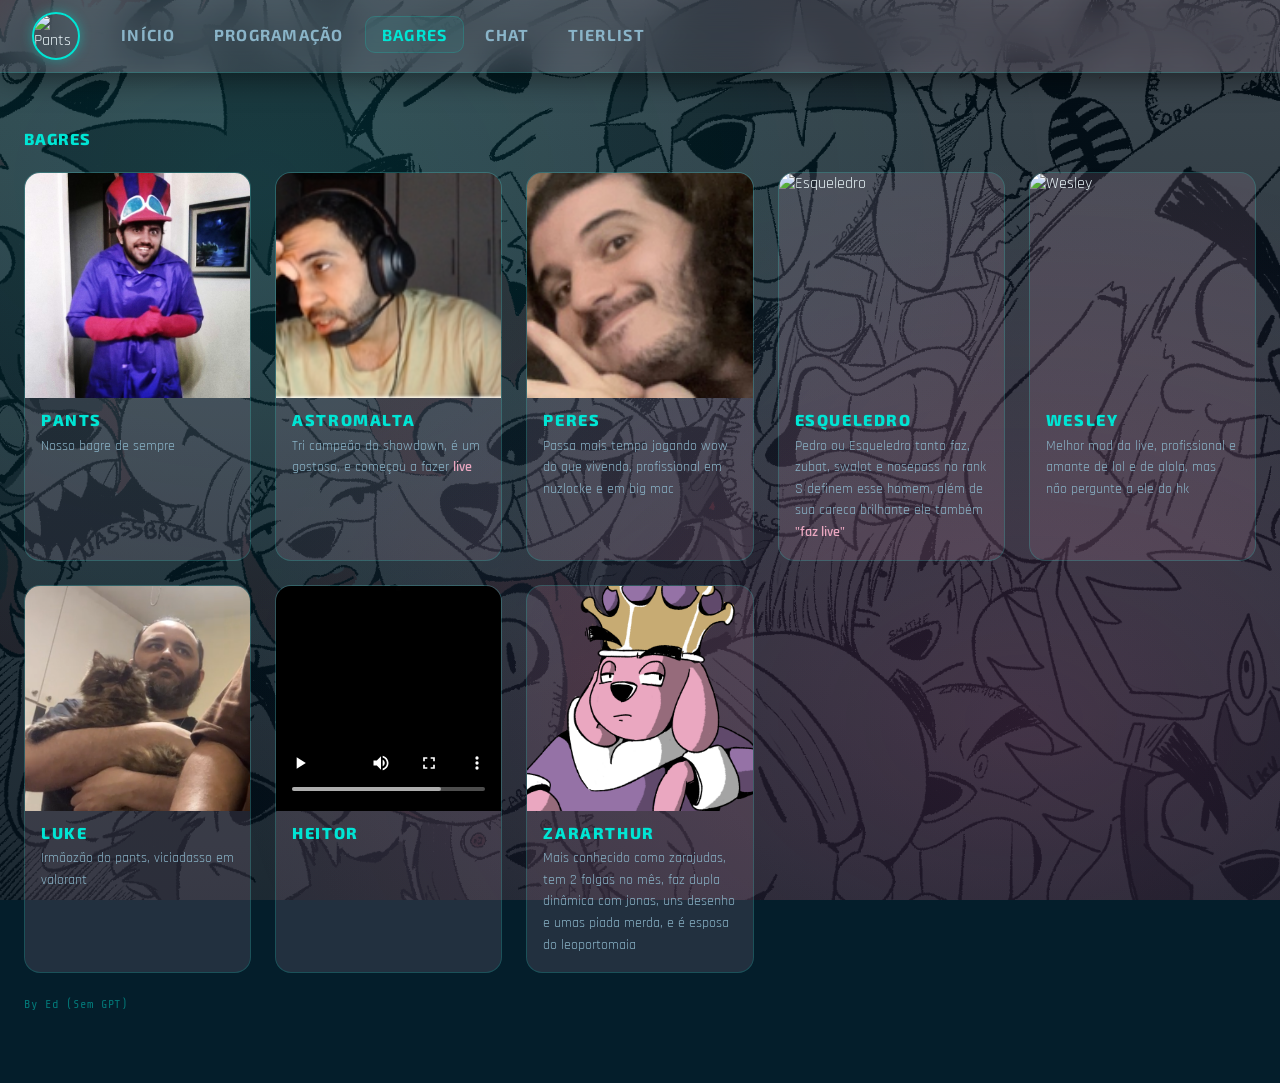
==== bagres.html @ c7becb66 "Add files via upload" ====
<!DOCTYPE html>
<html lang="pt-BR">
<head>
  <meta charset="UTF-8">
  <meta name="viewport" content="width=device-width, initial-scale=1.0">
  <title>Pantslovers</title>
  <link rel="shortcut icon" type="image/png" href="https://th.bing.com/th/id/OIP.NzB0qLwfiZDHKd0kUUE0ZAAAAA?r=0&rs=1&pid=ImgDetMain">
  <link rel="stylesheet" href="shared.css">
  <style>
    body {
      background-image:
        linear-gradient(rgba(4,18,28,0.78), rgba(4,18,28,0.9)),
        url(imagens/background_3.jpg);
    }

    .bagres-grid {
      display: grid;
      grid-template-columns: repeat(auto-fill, minmax(220px, 1fr));
      gap: 1.5rem;
      margin-top: 1.5rem;
    }

    .card-bagre {
      background: var(--card-bg);
      border: 1px solid var(--glass-border);
      border-radius: var(--radius);
      overflow: hidden;
      display: flex;
      flex-direction: column;
      transition: transform 0.3s, box-shadow 0.3s, border-color 0.3s;
      animation: fadeInUp 0.5s ease both;
    }

    .card-bagre:hover {
      transform: translateY(-6px);
      box-shadow: 0 0 30px rgba(0,229,212,0.25), 0 16px 48px rgba(0,0,0,0.5);
      border-color: rgba(0,229,212,0.4);
    }

    .card-bagre-imagem,
    .card-bagre video {
      width: 100%;
      aspect-ratio: 1;
      object-fit: cover;
      display: block;
    }

    .card-bagre-body {
      padding: 0.75rem 1rem 1rem;
      flex: 1;
      display: flex;
      flex-direction: column;
      gap: 0.4rem;
    }

    .card-bagre-titulo {
      font-family: var(--font-title);
      font-weight: 800;
      font-size: 1rem;
      letter-spacing: 0.1em;
      text-transform: uppercase;
      color: var(--cyan);
    }

    .card-bagre-desc {
      font-size: 0.9rem;
      color: var(--text-muted);
      line-height: 1.5;
      flex: 1;
    }

    .card-bagre-desc a {
      color: var(--pink);
      font-weight: 600;
    }

    .card-bagre-desc a:hover { color: var(--cyan); }

    .live-badge {
      display: inline-flex;
      align-items: center;
      gap: 0.3rem;
      font-family: var(--font-mono);
      font-size: 0.65rem;
      color: var(--pink);
      border: 1px solid rgba(232,64,64,0.3);
      background: rgba(232,64,64,0.08);
      border-radius: 99px;
      padding: 0.15rem 0.5rem;
      margin-top: 0.25rem;
      width: fit-content;
      letter-spacing: 0.06em;
    }

    .live-badge::before {
      content: '';
      width: 6px;
      height: 6px;
      background: var(--pink);
      border-radius: 50%;
      animation: glow-pulse 1.5s ease-in-out infinite;
    }
  </style>
</head>
<body>

<header>
  <nav class="navbar">
    <img src="https://static-cdn.jtvnw.net/jtv_user_pictures/e7f64b57-118c-4073-9d34-3a8b1b44bbae-profile_image-300x300.png" alt="Pants" class="pantito">
    <ul class="nav-links" id="navLinks">
      <li><a href="index.html">Início</a></li>
      <li><a href="programacao.html">Programação</a></li>
      <li><a href="bagres.html" class="active">Bagres</a></li>
      <li><a href="chat.html">Chat</a></li>
      <li><a href="tierlist.html">Tierlist</a></li>
    </ul>
    <div class="hamburger" id="hamburger" onclick="toggleMenu()">
      <span></span><span></span><span></span>
    </div>
  </nav>
</header>
<div class="divider"></div>

<div class="page-content">

  <p class="section-title" style="margin-top:1.5rem">Bagres</p>

  <div class="bagres-grid">

    <div class="card-bagre" style="animation-delay:0.05s">
      <img src="imagens/dick vigarista.jpg" alt="Pants" class="card-bagre-imagem">
      <div class="card-bagre-body">
        <p class="card-bagre-titulo">PANTS</p>
        <p class="card-bagre-desc">Nosso bagre de sempre</p>
      </div>
    </div>

    <div class="card-bagre" style="animation-delay:0.1s">
      <img src="imagens/malta_img.png" alt="Malta" class="card-bagre-imagem">
      <div class="card-bagre-body">
        <p class="card-bagre-titulo">ASTROMALTA</p>
        <p class="card-bagre-desc">Tri campeão do showdown, é um gostoso, e começou a fazer <a href="https://www.twitch.tv/astromalta" target="_blank">live</a></p>
      </div>
    </div>

    <div class="card-bagre" style="animation-delay:0.15s">
      <img src="imagens/peres.png" alt="Peres" class="card-bagre-imagem">
      <div class="card-bagre-body">
        <p class="card-bagre-titulo">PERES</p>
        <p class="card-bagre-desc">Passa mais tempo jogando wow do que vivendo, profissional em nuzlocke e em big mac</p>
      </div>
    </div>

    <div class="card-bagre" style="animation-delay:0.2s">
      <img src="https://static-cdn.jtvnw.net/jtv_user_pictures/34cb5187-5909-411d-8fb3-dd8127ea98dc-profile_image-70x70.png" alt="Esqueledro" class="card-bagre-imagem">
      <div class="card-bagre-body">
        <p class="card-bagre-titulo">ESQUELEDRO</p>
        <p class="card-bagre-desc">Pedro ou Esqueledro tanto faz, zubat, swalot e nosepass no rank S definem esse homem, além de sua careca brilhante ele também <a href="https://www.twitch.tv/esqueledro" target="_blank">"faz live"</a></p>
      </div>
    </div>

    <div class="card-bagre" style="animation-delay:0.25s">
      <img src="https://static-cdn.jtvnw.net/jtv_user_pictures/67f5b0e7-6a7d-4329-b126-112cd1334c24-profile_image-70x70.png" alt="Wesley" class="card-bagre-imagem">
      <div class="card-bagre-body">
        <p class="card-bagre-titulo">WESLEY</p>
        <p class="card-bagre-desc">Melhor mod da live, profissional e amante de lol e de alola, mas não pergunte a ele do hk</p>
      </div>
    </div>

    <div class="card-bagre" style="animation-delay:0.3s">
      <img src="imagens/Luke.png" alt="Luke" class="card-bagre-imagem">
      <div class="card-bagre-body">
        <p class="card-bagre-titulo">LUKE</p>
        <p class="card-bagre-desc">Irmãozão do pants, viciadasso em valorant</p>
      </div>
    </div>

    <div class="card-bagre" style="animation-delay:0.35s">
      <video class="card-bagre-imagem" controls>
        <source src="imagens/heitor.mp4" type="video/mp4">
      </video>
      <div class="card-bagre-body">
        <p class="card-bagre-titulo">HEITOR</p>
      </div>
    </div>

    <div class="card-bagre" style="animation-delay:0.4s" data-name="zararthur">
      <img src="imagens/zara.png" alt="Zarabagre" class="card-bagre-imagem">
      <div class="card-bagre-body">
        <p class="card-bagre-titulo">ZARARTHUR</p>
        <p class="card-bagre-desc">Mais conhecido como zarajudas, tem 2 folgas no mês, faz dupla dinâmica com jonas, uns desenho e umas piada merda, e é esposa do leoportomaia</p>
      </div>
    </div>

  </div>

  <footer class="by-ed">By Ed (Sem GPT)</footer>

</div>

<script>
function toggleMenu() {
  document.getElementById('navLinks').classList.toggle('open');
}
</script>

</body>
</html>
---- shared.css ----
@import url('https://fonts.googleapis.com/css2?family=Rajdhani:wght@400;600;700&family=Exo+2:wght@300;400;600;800&family=Share+Tech+Mono&display=swap');

*, *::before, *::after {
  margin: 0;
  padding: 0;
  box-sizing: border-box;
}

:root {
  --pink: #eaa7c0;
  --pink-dark: #e03b78;
  --cyan: #00e5d4;
  --cyan-dark: #00a89a;
  --blue: #4fa3d1;
  --navy: #041e2b;
  --navy2: #062030;
  --glass: rgba(6, 32, 48, 0.72);
  --glass-border: rgba(0, 229, 212, 0.18);
  --glass-border-red: rgba(232, 64, 64, 0.3);
  --card-bg: rgba(234, 167, 192, 0.132);
  --text: #e8f4f8;
  --text-muted: #8ab4c8;
  --shadow-cyan: 0 0 24px rgba(0,229,212,0.18);
  --shadow-red: 0 0 24px rgba(232,64,64,0.22);
  --radius: 16px;
  --radius-sm: 10px;
  --font-title: 'Exo 2', sans-serif;
  --font-body: 'Rajdhani', sans-serif;
  --font-mono: 'Share Tech Mono', monospace;
}

body {
  font-family: var(--font-body);
  color: var(--text);
  min-height: 100vh;
  background-color: var(--navy);
  background-attachment: fixed;
  background-repeat: no-repeat;
  background-size: cover;
  overflow-x: hidden;
}

body::before {
  content: '';
  position: fixed;
  inset: 0;
  background: 
    radial-gradient(ellipse at 20% 20%, rgba(0, 229, 214, 0.111) 0%, transparent 55%),
    radial-gradient(ellipse at 80% 80%, rgba(216, 79, 143, 0.186) 0%, transparent 55%);
  pointer-events: none;
  z-index: 0;
}

/* ── NAVBAR ── */
header {
  position: sticky;
  top: 0;
  z-index: 1230;
  background: rgba(234, 167, 192, 0.132);
  backdrop-filter: blur(20px);
  -webkit-backdrop-filter: blur(20px);
  border-bottom: 1px solid var(--glass-border);
  padding: 0 2rem;
  box-shadow: 0 4px 30px rgba(0,0,0,0.5);
}

.navbar {
  display: flex;
  align-items: center;
  gap: 0;
  max-width: 1400px;
  margin: 0 auto;
  height: 72px;
}

.pantito {
  height: 48px;
  width: 48px;
  border-radius: 50%;
  border: 2px solid var(--cyan);
  box-shadow: 0 0 12px rgba(0,229,212,0.4);
  margin-right: 1.5rem;
  transition: transform 0.3s, box-shadow 0.3s;
  flex-shrink: 0;
}

.pantito:hover {
  transform: scale(1.1) rotate(5deg);
  box-shadow: 0 0 22px rgba(0, 229, 212, 0.7), 0 0 12px rgba(229, 0, 202, 0.584);
}

.nav-links {
  display: flex;
  gap: 0.25rem;
  list-style: none;
  align-items: center;
}

.nav-links a {
  font-family: var(--font-title);
  font-weight: 700;
  letter-spacing: 0.08em;
  text-transform: uppercase;
  text-decoration: none;
  color: var(--text-muted);
  padding: 0.5rem 1rem;
  border-radius: var(--radius-sm);
  border: 1px solid transparent;
  transition: all 0.25s ease;
}

.nav-links a:hover,
.nav-links a.active {
  color: var(--cyan);
  border-color: var(--glass-border);
  background: rgba(0,229,212,0.07);
}

/* ── SECTION WRAPPER ── */
.page-content {
  position: relative;
  z-index: 1;
  padding: 2rem 1.5rem 4rem;
  max-width: 1400px;
  margin: 0 auto;
}

/* ── GLASS CARD ── */
.glass-card {
  background: var(--card-bg);
  border: 1px solid var(--glass-border);
  border-radius: var(--radius);
  backdrop-filter: blur(12px);
  -webkit-backdrop-filter: blur(12px);
  box-shadow: var(--shadow-cyan), 0 8px 32px rgba(0,0,0,0.4);
  padding: 1.5rem;
  transition: transform 0.3s ease, box-shadow 0.3s ease;
}

.glass-card:hover {
  transform: translateY(-4px);
  box-shadow: 0 0 32px rgba(0,229,212,0.28), 0 16px 48px rgba(0,0,0,0.5);
}

/* ── SECTION TITLE ── */
.section-title {
  font-family: var(--font-title);
  font-weight: 800;
  color: var(--cyan);
  letter-spacing: 0.05em;
  text-transform: uppercase;
  display: flex;
  align-items: center;
  margin-bottom: 1.5rem;
}

/* ── BADGE FOOTER ── */
.by-ed {
  font-family: var(--font-mono);
  font-size: 0.75rem;
  color: rgba(0,229,212,0.45);
  text-align: left;
  padding: 1.5rem 0 0.5rem;
  letter-spacing: 0.08em;
}

/* ── SCROLLBAR ── */
::-webkit-scrollbar { width: 6px; }
::-webkit-scrollbar-track { background: var(--cyan); }
::-webkit-scrollbar-thumb { background: var(--pink); border-radius: 3px; }
::-webkit-scrollbar-thumb:hover { background: var(--pink-dark); }

/* ── LINKS ── */
a { color: var(--cyan); text-decoration: none; transition: color 0.2s; }
a:hover { color: var(--pink); }

/* ── ANIMATIONS ── */
@keyframes fadeInUp {
  from { opacity: 0; transform: translateY(240px); }
  to { opacity: 1; transform: translateY(0); }
}

@keyframes glow-pulse {
  0%, 100% { box-shadow: 0 0 8px rgba(0,229,212,0.3); }
  50% { box-shadow: 0 0 22px rgba(255, 247, 0, 0.7); }
}

.animate-in {
  animation: fadeInUp 0.5s ease both;
}

/* ── RESPONSIVE NAV ── */
.hamburger {
  display: none;
  flex-direction: column;
  gap: 5px;
  cursor: pointer;
  margin-left: auto;
  padding: 8px;
}
.hamburger span {
  width: 26px;
  height: 2px;
  background: var(--cyan);
  border-radius: 2px;
  transition: all 0.3s;
}

@media (max-width: 768px) {
  header { padding: 0 1rem; }
  
  .hamburger { display: flex; }

  .nav-links {
    position: fixed;
    top: 72px;
    left: 0;
    right: 0;
    background: rgba(4,18,28,0.97);
    backdrop-filter: blur(20px);
    flex-direction: column;
    align-items: stretch;
    padding: 1rem;
    gap: 0.25rem;
    border-bottom: 1px solid var(--glass-border);
    transform: translateY(-110%);
    transition: transform 0.3s ease;
    z-index: 999;
  }

  .nav-links.open { transform: translateY(0); }

  .nav-links a {
    padding: 0.75rem 1.25rem;
    font-size: 1.1rem;
  }

  .page-content { padding: 1.5rem 1rem 3rem; }
}
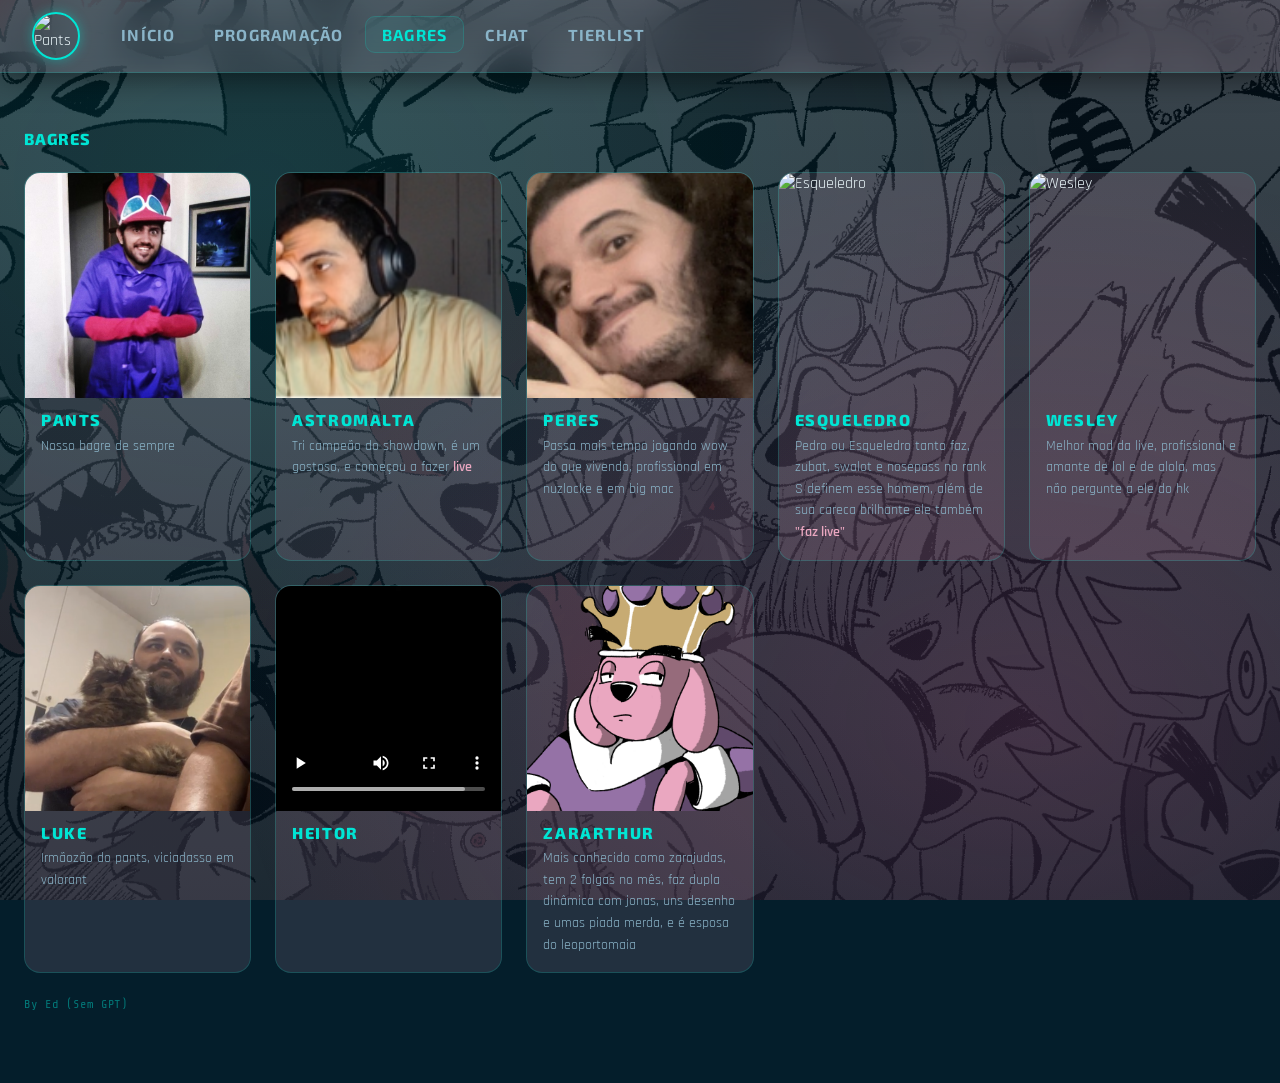
==== commit e63de2a8: "bagres.html" ====
--- a/bagres.html
+++ b/bagres.html
@@ -114,7 +114,7 @@
       <li><a href="chat.html">Chat</a></li>
       <li><a href="tierlist.html">Tierlist</a></li>
     </ul>
-    <div class="hamburger" id="hamburger" onclick="toggleMenu()">
+    <div class="hamburger" id="hamburger">
       <span></span><span></span><span></span>
     </div>
   </nav>
@@ -199,9 +199,25 @@
 </div>
 
 <script>
-function toggleMenu() {
-  document.getElementById('navLinks').classList.toggle('open');
-}
+  var hamburger = document.getElementById('hamburger');
+  var navLinks = document.getElementById('navLinks');
+
+  hamburger.addEventListener('click', function() {
+    navLinks.classList.toggle('open');
+  });
+
+  var links = navLinks.querySelectorAll('a');
+  links.forEach(function(link) {
+    link.addEventListener('click', function() {
+      navLinks.classList.remove('open');
+    });
+  });
+
+  document.addEventListener('click', function(e) {
+    if (!hamburger.contains(e.target) && !navLinks.contains(e.target)) {
+      navLinks.classList.remove('open');
+    }
+  });
 </script>
 
 </body>
--- a/shared.css
+++ b/shared.css
@@ -189,7 +189,6 @@
   animation: fadeInUp 0.5s ease both;
 }
 
-/* ── RESPONSIVE NAV ── */
 .hamburger {
   display: none;
   flex-direction: column;
@@ -197,6 +196,8 @@
   cursor: pointer;
   margin-left: auto;
   padding: 8px;
+  z-index: 1001;
+  position: relative;
 }
 .hamburger span {
   width: 26px;
@@ -204,11 +205,12 @@
   background: var(--cyan);
   border-radius: 2px;
   transition: all 0.3s;
+  display: block;
 }
 
 @media (max-width: 768px) {
   header { padding: 0 1rem; }
-  
+
   .hamburger { display: flex; }
 
   .nav-links {
@@ -216,8 +218,9 @@
     top: 72px;
     left: 0;
     right: 0;
-    background: rgba(4,18,28,0.97);
+    background: rgba(4,18,28,0.98);
     backdrop-filter: blur(20px);
+    -webkit-backdrop-filter: blur(20px);
     flex-direction: column;
     align-items: stretch;
     padding: 1rem;
@@ -226,13 +229,18 @@
     transform: translateY(-110%);
     transition: transform 0.3s ease;
     z-index: 999;
+    pointer-events: none;
   }
 
-  .nav-links.open { transform: translateY(0); }
+  .nav-links.open {
+    transform: translateY(0);
+    pointer-events: all;
+  }
 
   .nav-links a {
     padding: 0.75rem 1.25rem;
     font-size: 1.1rem;
+    display: block;
   }
 
   .page-content { padding: 1.5rem 1rem 3rem; }
